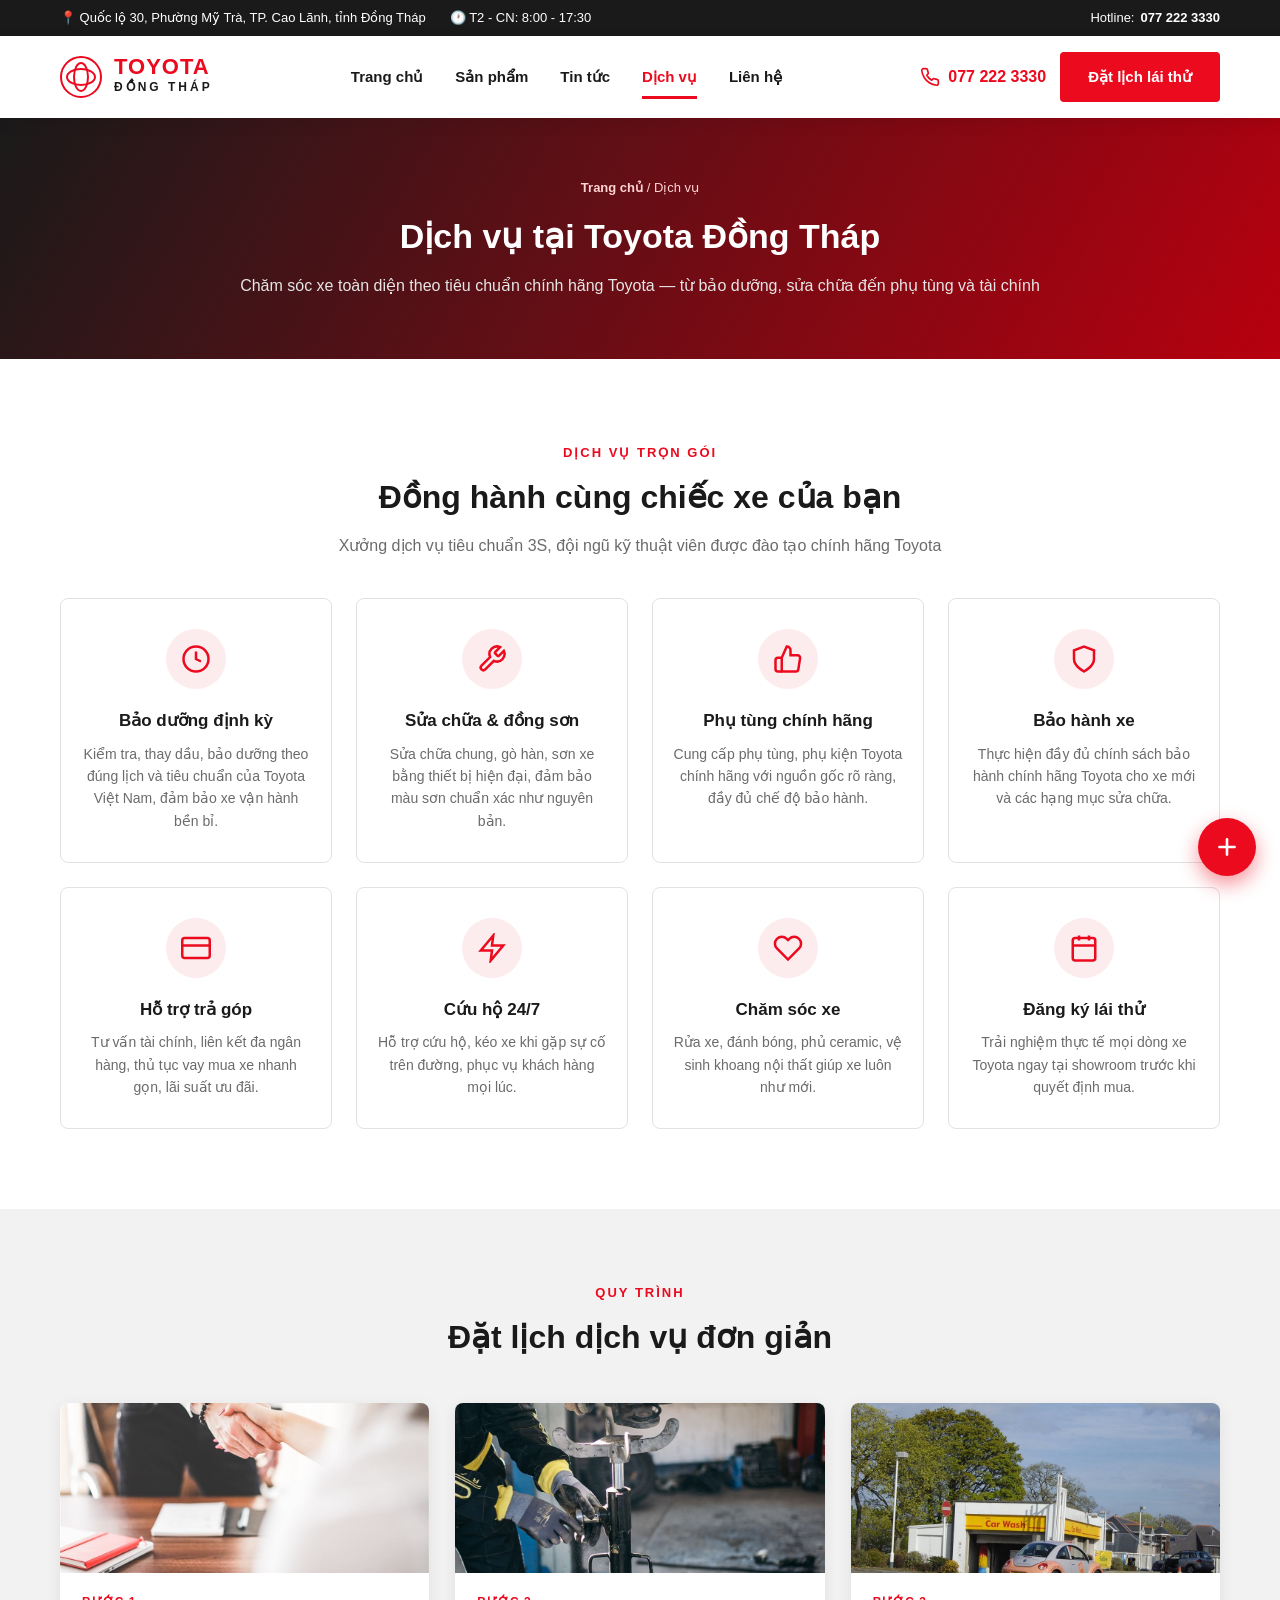
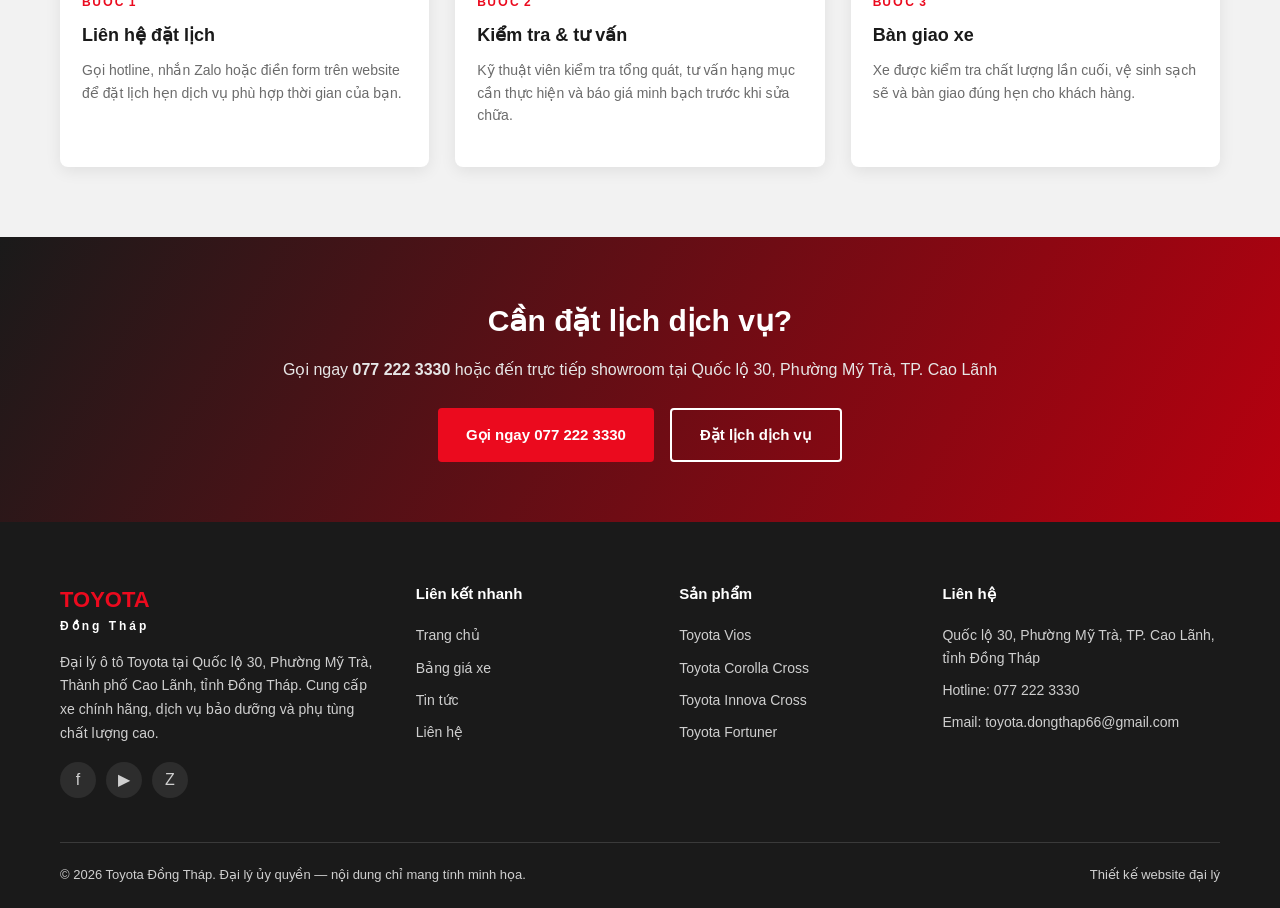
==== dich-vu.html @ 4ee03c43 "Them trang chi tiet xe, tin tuc, dich vu, chatbot, cum nut CTA, carousel banner va doi dinh dang SDT" ====
<!DOCTYPE html>
<html lang="vi">
<head>
<meta charset="UTF-8" />
<meta name="viewport" content="width=device-width, initial-scale=1.0" />
<title>Dịch vụ | Toyota Đồng Tháp</title>
<meta name="description" content="Dịch vụ bảo dưỡng, sửa chữa, phụ tùng chính hãng, trả góp và chăm sóc xe tại Toyota Đồng Tháp - Quốc lộ 30, Phường Mỹ Trà, Thành phố Cao Lãnh, tỉnh Đồng Tháp." />
<link rel="stylesheet" href="css/style.css" />
</head>
<body>

<div class="topbar">
  <div class="container">
    <div class="topbar-info">
      <span>📍 Quốc lộ 30, Phường Mỹ Trà, TP. Cao Lãnh, tỉnh Đồng Tháp</span>
      <span>🕐 T2 - CN: 8:00 - 17:30</span>
    </div>
    <div class="topbar-info">
      <span>Hotline: <a href="tel:0772223330">077 222 3330</a></span>
    </div>
  </div>
</div>

<header class="site-header">
  <div class="container">
    <a href="index.html" class="logo">
      <svg width="42" height="42" viewBox="0 0 42 42" fill="none" xmlns="http://www.w3.org/2000/svg">
        <ellipse cx="21" cy="21" rx="20" ry="20" stroke="#eb0a1e" stroke-width="2"/>
        <ellipse cx="21" cy="21" rx="14" ry="8" stroke="#eb0a1e" stroke-width="2"/>
        <ellipse cx="21" cy="21" rx="7" ry="14" stroke="#eb0a1e" stroke-width="2"/>
      </svg>
      <span>
        <span class="logo-text-main" style="display:block;">TOYOTA</span>
        <span class="logo-text-sub" style="display:block;">Đồng Tháp</span>
      </span>
    </a>

    <nav class="main-nav">
      <a href="index.html">Trang chủ</a>
      <a href="xe.html">Sản phẩm</a>
      <a href="tin-tuc.html">Tin tức</a>
      <a href="dich-vu.html" class="active">Dịch vụ</a>
      <a href="lien-he.html">Liên hệ</a>
    </nav>

    <div class="header-actions">
      <a class="header-hotline" href="tel:0772223330">
        <svg width="20" height="20" viewBox="0 0 24 24" fill="none" stroke="currentColor" stroke-width="2" stroke-linecap="round" stroke-linejoin="round"><path d="M22 16.92v3a2 2 0 0 1-2.18 2 19.79 19.79 0 0 1-8.63-3.07 19.5 19.5 0 0 1-6-6 19.79 19.79 0 0 1-3.07-8.67A2 2 0 0 1 4.11 2h3a2 2 0 0 1 2 1.72c.127.96.361 1.903.7 2.81a2 2 0 0 1-.45 2.11L8.09 9.91a16 16 0 0 0 6 6l1.27-1.27a2 2 0 0 1 2.11-.45c.907.339 1.85.573 2.81.7A2 2 0 0 1 22 16.92z"/></svg>
        <span>077 222 3330</span>
      </a>
      <a href="lien-he.html" class="btn btn-primary">Đặt lịch lái thử</a>
      <button class="nav-toggle" aria-label="Mở menu">
        <span></span><span></span><span></span>
      </button>
    </div>
  </div>
</header>

<section class="page-hero">
  <div class="container">
    <div class="breadcrumb"><a href="index.html">Trang chủ</a> / Dịch vụ</div>
    <h1>Dịch vụ tại Toyota Đồng Tháp</h1>
    <p>Chăm sóc xe toàn diện theo tiêu chuẩn chính hãng Toyota — từ bảo dưỡng, sửa chữa đến phụ tùng và tài chính</p>
  </div>
</section>

<section class="why-us">
  <div class="container">
    <div class="section-title">
      <div class="eyebrow">Dịch vụ trọn gói</div>
      <h2>Đồng hành cùng chiếc xe của bạn</h2>
      <p>Xưởng dịch vụ tiêu chuẩn 3S, đội ngũ kỹ thuật viên được đào tạo chính hãng Toyota</p>
    </div>

    <div class="why-grid" style="grid-template-columns:repeat(4, 1fr);">
      <div class="why-card">
        <div class="icon"><svg viewBox="0 0 24 24" fill="none" stroke="#eb0a1e" stroke-width="2"><circle cx="12" cy="12" r="10"/><polyline points="12 6 12 12 16 14"/></svg></div>
        <h3>Bảo dưỡng định kỳ</h3>
        <p>Kiểm tra, thay dầu, bảo dưỡng theo đúng lịch và tiêu chuẩn của Toyota Việt Nam, đảm bảo xe vận hành bền bỉ.</p>
      </div>
      <div class="why-card">
        <div class="icon"><svg viewBox="0 0 24 24" fill="none" stroke="#eb0a1e" stroke-width="2"><path d="M14.7 6.3a1 1 0 0 0 0 1.4l1.6 1.6a1 1 0 0 0 1.4 0l3.77-3.77a6 6 0 0 1-7.94 7.94l-6.91 6.91a2.12 2.12 0 0 1-3-3l6.91-6.91a6 6 0 0 1 7.94-7.94l-3.76 3.76z"/></svg></div>
        <h3>Sửa chữa & đồng sơn</h3>
        <p>Sửa chữa chung, gò hàn, sơn xe bằng thiết bị hiện đại, đảm bảo màu sơn chuẩn xác như nguyên bản.</p>
      </div>
      <div class="why-card">
        <div class="icon"><svg viewBox="0 0 24 24" fill="none" stroke="#eb0a1e" stroke-width="2"><path d="M14 9V5a3 3 0 0 0-3-3l-4 9v11h11.28a2 2 0 0 0 2-1.7l1.38-9a2 2 0 0 0-2-2.3H14z"/><path d="M7 22H4a2 2 0 0 1-2-2v-7a2 2 0 0 1 2-2h3"/></svg></div>
        <h3>Phụ tùng chính hãng</h3>
        <p>Cung cấp phụ tùng, phụ kiện Toyota chính hãng với nguồn gốc rõ ràng, đầy đủ chế độ bảo hành.</p>
      </div>
      <div class="why-card">
        <div class="icon"><svg viewBox="0 0 24 24" fill="none" stroke="#eb0a1e" stroke-width="2"><path d="M12 22s8-4 8-10V5l-8-3-8 3v7c0 6 8 10 8 10z"/></svg></div>
        <h3>Bảo hành xe</h3>
        <p>Thực hiện đầy đủ chính sách bảo hành chính hãng Toyota cho xe mới và các hạng mục sửa chữa.</p>
      </div>
      <div class="why-card">
        <div class="icon"><svg viewBox="0 0 24 24" fill="none" stroke="#eb0a1e" stroke-width="2"><rect x="1" y="4" width="22" height="16" rx="2"/><line x1="1" y1="10" x2="23" y2="10"/></svg></div>
        <h3>Hỗ trợ trả góp</h3>
        <p>Tư vấn tài chính, liên kết đa ngân hàng, thủ tục vay mua xe nhanh gọn, lãi suất ưu đãi.</p>
      </div>
      <div class="why-card">
        <div class="icon"><svg viewBox="0 0 24 24" fill="none" stroke="#eb0a1e" stroke-width="2"><path d="M13 2 3 14h9l-1 8 10-12h-9l1-8z"/></svg></div>
        <h3>Cứu hộ 24/7</h3>
        <p>Hỗ trợ cứu hộ, kéo xe khi gặp sự cố trên đường, phục vụ khách hàng mọi lúc.</p>
      </div>
      <div class="why-card">
        <div class="icon"><svg viewBox="0 0 24 24" fill="none" stroke="#eb0a1e" stroke-width="2"><path d="M20.84 4.61a5.5 5.5 0 0 0-7.78 0L12 5.67l-1.06-1.06a5.5 5.5 0 0 0-7.78 7.78L12 21.23l8.84-8.84a5.5 5.5 0 0 0 0-7.78z"/></svg></div>
        <h3>Chăm sóc xe</h3>
        <p>Rửa xe, đánh bóng, phủ ceramic, vệ sinh khoang nội thất giúp xe luôn như mới.</p>
      </div>
      <div class="why-card">
        <div class="icon"><svg viewBox="0 0 24 24" fill="none" stroke="#eb0a1e" stroke-width="2"><rect x="3" y="4" width="18" height="18" rx="2"/><line x1="16" y1="2" x2="16" y2="6"/><line x1="8" y1="2" x2="8" y2="6"/><line x1="3" y1="10" x2="21" y2="10"/></svg></div>
        <h3>Đăng ký lái thử</h3>
        <p>Trải nghiệm thực tế mọi dòng xe Toyota ngay tại showroom trước khi quyết định mua.</p>
      </div>
    </div>
  </div>
</section>

<section class="promotions">
  <div class="container">
    <div class="section-title">
      <div class="eyebrow">Quy trình</div>
      <h2>Đặt lịch dịch vụ đơn giản</h2>
    </div>
    <div class="promo-grid">
      <div class="promo-card">
        <div class="promo-img"><img src="images/promo/finance.jpg" alt="Liên hệ đặt lịch dịch vụ Toyota" loading="lazy" /></div>
        <div class="promo-body">
          <div class="promo-tag">Bước 1</div>
          <h3>Liên hệ đặt lịch</h3>
          <p>Gọi hotline, nhắn Zalo hoặc điền form trên website để đặt lịch hẹn dịch vụ phù hợp thời gian của bạn.</p>
        </div>
      </div>
      <div class="promo-card">
        <div class="promo-img"><img src="images/promo/service.jpg" alt="Kiểm tra và tư vấn dịch vụ" loading="lazy" /></div>
        <div class="promo-body">
          <div class="promo-tag">Bước 2</div>
          <h3>Kiểm tra & tư vấn</h3>
          <p>Kỹ thuật viên kiểm tra tổng quát, tư vấn hạng mục cần thực hiện và báo giá minh bạch trước khi sửa chữa.</p>
        </div>
      </div>
      <div class="promo-card">
        <div class="promo-img"><img src="images/promo/accessories.jpg" alt="Bàn giao xe sau dịch vụ" loading="lazy" /></div>
        <div class="promo-body">
          <div class="promo-tag">Bước 3</div>
          <h3>Bàn giao xe</h3>
          <p>Xe được kiểm tra chất lượng lần cuối, vệ sinh sạch sẽ và bàn giao đúng hẹn cho khách hàng.</p>
        </div>
      </div>
    </div>
  </div>
</section>

<section class="cta-band">
  <div class="container">
    <h2>Cần đặt lịch dịch vụ?</h2>
    <p>Gọi ngay <strong>077 222 3330</strong> hoặc đến trực tiếp showroom tại Quốc lộ 30, Phường Mỹ Trà, TP. Cao Lãnh</p>
    <div class="cta-actions">
      <a href="tel:0772223330" class="btn btn-primary">Gọi ngay 077 222 3330</a>
      <a href="lien-he.html" class="btn btn-outline">Đặt lịch dịch vụ</a>
    </div>
  </div>
</section>

<footer class="site-footer">
  <div class="container">
    <div class="footer-grid">
      <div class="footer-col">
        <span class="logo-text-main" style="display:block;">TOYOTA</span>
        <span class="logo-text-sub" style="display:block;">Đồng Tháp</span>
        <p>Đại lý ô tô Toyota tại Quốc lộ 30, Phường Mỹ Trà, Thành phố Cao Lãnh, tỉnh Đồng Tháp. Cung cấp xe chính hãng, dịch vụ bảo dưỡng và phụ tùng chất lượng cao.</p>
        <div class="footer-social">
          <a href="#" aria-label="Facebook">f</a>
          <a href="#" aria-label="YouTube">▶</a>
          <a href="#" aria-label="Zalo">Z</a>
        </div>
      </div>
      <div class="footer-col">
        <h4>Liên kết nhanh</h4>
        <ul>
          <li><a href="index.html">Trang chủ</a></li>
          <li><a href="xe.html">Bảng giá xe</a></li>
          <li><a href="tin-tuc.html">Tin tức</a></li>
          <li><a href="lien-he.html">Liên hệ</a></li>
        </ul>
      </div>
      <div class="footer-col">
        <h4>Sản phẩm</h4>
        <ul>
          <li><a href="xe-chi-tiet.html?xe=vios">Toyota Vios</a></li>
          <li><a href="xe-chi-tiet.html?xe=corolla-cross">Toyota Corolla Cross</a></li>
          <li><a href="xe-chi-tiet.html?xe=innova-cross">Toyota Innova Cross</a></li>
          <li><a href="xe-chi-tiet.html?xe=fortuner">Toyota Fortuner</a></li>
        </ul>
      </div>
      <div class="footer-col">
        <h4>Liên hệ</h4>
        <ul>
          <li>Quốc lộ 30, Phường Mỹ Trà, TP. Cao Lãnh, tỉnh Đồng Tháp</li>
          <li>Hotline: <a href="tel:0772223330">077 222 3330</a></li>
          <li>Email: toyota.dongthap66@gmail.com</li>
        </ul>
      </div>
    </div>
    <div class="footer-bottom">
      <span>© <span id="year"></span> Toyota Đồng Tháp. Đại lý ủy quyền — nội dung chỉ mang tính minh họa.</span>
      <span>Thiết kế website đại lý</span>
    </div>
  </div>
</footer>

<div class="fab-menu" id="fab-menu">
  <div class="fab-options">
    <a href="lien-he.html#dat-lich" class="fab-option fab-testdrive">
      <span class="fab-icon"><svg viewBox="0 0 24 24" fill="none" stroke="#fff" stroke-width="2"><rect x="3" y="4" width="18" height="18" rx="2"/><line x1="16" y1="2" x2="16" y2="6"/><line x1="8" y1="2" x2="8" y2="6"/><line x1="3" y1="10" x2="21" y2="10"/></svg></span>
      <span class="fab-label">Đăng ký lái thử</span>
    </a>
    <a href="mailto:toyota.dongthap66@gmail.com?subject=Yeu%20cau%20bao%20gia%20xe%20Toyota&body=Chao%20Toyota%20Dong%20Thap%2C%20toi%20muon%20duoc%20tu%20van%20bao%20gia%20xe..." class="fab-option fab-mail">
      <span class="fab-icon"><svg viewBox="0 0 24 24" fill="none" stroke="#fff" stroke-width="2"><rect x="2" y="4" width="20" height="16" rx="2"/><polyline points="22,6 12,13 2,6"/></svg></span>
      <span class="fab-label">Yêu cầu báo giá</span>
    </a>
    <a href="https://zalo.me/0772223330" target="_blank" rel="noopener" class="fab-option fab-zalo">
      <span class="fab-icon"><svg viewBox="0 0 24 24" fill="none" stroke="#fff" stroke-width="2"><path d="M21 11.5a8.38 8.38 0 0 1-.9 3.8 8.5 8.5 0 0 1-7.6 4.7 8.38 8.38 0 0 1-3.8-.9L3 21l1.9-5.7a8.38 8.38 0 0 1-.9-3.8 8.5 8.5 0 0 1 4.7-7.6 8.38 8.38 0 0 1 3.8-.9h.5a8.48 8.48 0 0 1 8 8v.5z"/></svg></span>
      <span class="fab-label">Chat Zalo</span>
    </a>
    <a href="tel:0772223330" class="fab-option fab-call">
      <span class="fab-icon"><svg viewBox="0 0 24 24" fill="none" stroke="#fff" stroke-width="2"><path d="M22 16.92v3a2 2 0 0 1-2.18 2 19.79 19.79 0 0 1-8.63-3.07 19.5 19.5 0 0 1-6-6 19.79 19.79 0 0 1-3.07-8.67A2 2 0 0 1 4.11 2h3a2 2 0 0 1 2 1.72c.127.96.361 1.903.7 2.81a2 2 0 0 1-.45 2.11L8.09 9.91a16 16 0 0 0 6 6l1.27-1.27a2 2 0 0 1 2.11-.45c.907.339 1.85.573 2.81.7A2 2 0 0 1 22 16.92z"/></svg></span>
      <span class="fab-label">Gọi ngay</span>
    </a>
  </div>
  <button class="fab-toggle" id="fab-toggle" aria-label="Liên hệ nhanh">
    <svg viewBox="0 0 24 24" fill="none" stroke="#fff" stroke-width="2.4" stroke-linecap="round"><line x1="12" y1="5" x2="12" y2="19"/><line x1="5" y1="12" x2="19" y2="12"/></svg>
  </button>
</div>

<script src="js/main.js"></script>
</body>
</html>
---- css/style.css ----
/* ===== Toyota Đồng Tháp — Stylesheet ===== */

:root {
  --red: #eb0a1e;
  --red-dark: #b8000f;
  --black: #1a1a1a;
  --dark-gray: #2d2d2d;
  --gray: #6b6b6b;
  --light-gray: #f2f2f2;
  --border: #e2e2e2;
  --white: #ffffff;
  --radius: 8px;
  --shadow: 0 4px 16px rgba(0, 0, 0, 0.08);
  --shadow-lg: 0 12px 32px rgba(0, 0, 0, 0.14);
  --transition: 0.25s ease;
}

* {
  margin: 0;
  padding: 0;
  box-sizing: border-box;
}

html {
  scroll-behavior: smooth;
}

body {
  font-family: "Segoe UI", "Helvetica Neue", Arial, sans-serif;
  color: var(--black);
  background: var(--white);
  line-height: 1.6;
}

img,
svg {
  display: block;
  max-width: 100%;
}

a {
  text-decoration: none;
  color: inherit;
}

ul {
  list-style: none;
}

button {
  font-family: inherit;
  cursor: pointer;
  border: none;
}

.container {
  width: 100%;
  max-width: 1200px;
  margin: 0 auto;
  padding: 0 20px;
}

.section-title {
  text-align: center;
  margin-bottom: 40px;
}

.section-title .eyebrow {
  display: inline-block;
  color: var(--red);
  font-weight: 700;
  letter-spacing: 2px;
  text-transform: uppercase;
  font-size: 13px;
  margin-bottom: 8px;
}

.section-title h2 {
  font-size: 32px;
  font-weight: 800;
  color: var(--black);
}

.section-title p {
  color: var(--gray);
  margin-top: 10px;
  font-size: 16px;
}

.btn {
  display: inline-flex;
  align-items: center;
  justify-content: center;
  gap: 8px;
  padding: 13px 28px;
  border-radius: 4px;
  font-weight: 700;
  font-size: 15px;
  transition: all var(--transition);
  white-space: nowrap;
}

.btn-primary {
  background: var(--red);
  color: var(--white);
}

.btn-primary:hover {
  background: var(--red-dark);
  transform: translateY(-2px);
}

.btn-outline {
  background: transparent;
  color: var(--white);
  border: 2px solid var(--white);
}

.btn-outline:hover {
  background: var(--white);
  color: var(--black);
}

.btn-dark {
  background: var(--black);
  color: var(--white);
}

.btn-dark:hover {
  background: var(--red);
}

/* ===== Top bar ===== */
.topbar {
  background: var(--black);
  color: var(--white);
  font-size: 13px;
}

.topbar .container {
  display: flex;
  justify-content: space-between;
  align-items: center;
  height: 36px;
}

.topbar-info {
  display: flex;
  gap: 24px;
}

.topbar-info span {
  display: flex;
  align-items: center;
  gap: 6px;
}

.topbar-info a {
  color: var(--white);
  font-weight: 600;
}

.topbar-social {
  display: flex;
  gap: 12px;
}

.topbar-social a {
  width: 22px;
  height: 22px;
  border-radius: 50%;
  background: rgba(255, 255, 255, 0.15);
  display: flex;
  align-items: center;
  justify-content: center;
  transition: background var(--transition);
}

.topbar-social a:hover {
  background: var(--red);
}

/* ===== Header ===== */
.site-header {
  position: sticky;
  top: 0;
  z-index: 1000;
  background: var(--white);
  box-shadow: var(--shadow);
}

.site-header .container {
  display: flex;
  align-items: center;
  justify-content: space-between;
  height: 82px;
}

.logo {
  display: flex;
  align-items: center;
  gap: 12px;
}

.logo .logo-text-main {
  font-size: 22px;
  font-weight: 900;
  color: var(--red);
  letter-spacing: 1px;
  line-height: 1;
}

.logo .logo-text-sub {
  font-size: 12px;
  font-weight: 700;
  color: var(--black);
  letter-spacing: 3px;
  text-transform: uppercase;
}

.main-nav {
  display: flex;
  gap: 32px;
}

.main-nav a {
  font-weight: 600;
  font-size: 15px;
  color: var(--black);
  padding: 8px 0;
  position: relative;
}

.main-nav a::after {
  content: "";
  position: absolute;
  left: 0;
  bottom: -2px;
  width: 0;
  height: 3px;
  background: var(--red);
  transition: width var(--transition);
}

.main-nav a:hover::after,
.main-nav a.active::after {
  width: 100%;
}

.main-nav a.active {
  color: var(--red);
}

.header-actions {
  display: flex;
  align-items: center;
  gap: 14px;
}

.header-hotline {
  display: flex;
  align-items: center;
  gap: 8px;
  font-weight: 700;
  color: var(--red);
  font-size: 16px;
}

.nav-toggle {
  display: none;
  background: none;
  flex-direction: column;
  gap: 5px;
  padding: 6px;
}

.nav-toggle span {
  width: 26px;
  height: 3px;
  background: var(--black);
  border-radius: 2px;
}

/* ===== Hero image carousel ===== */
.hero-carousel {
  position: relative;
  width: 100%;
  aspect-ratio: 1600 / 680;
  max-height: 460px;
  overflow: hidden;
  background: var(--black);
}

.carousel-track {
  display: flex;
  width: 100%;
  height: 100%;
  transition: transform 0.6s ease;
}

.carousel-slide {
  flex: 0 0 100%;
  width: 100%;
  height: 100%;
}

.carousel-slide img {
  width: 100%;
  height: 100%;
  object-fit: cover;
  display: block;
}

.carousel-arrow {
  position: absolute;
  top: 50%;
  transform: translateY(-50%);
  width: 42px;
  height: 42px;
  border-radius: 50%;
  background: rgba(0, 0, 0, 0.4);
  color: var(--white);
  display: flex;
  align-items: center;
  justify-content: center;
  font-size: 20px;
  z-index: 3;
  transition: background var(--transition);
}

.carousel-arrow:hover {
  background: rgba(0, 0, 0, 0.65);
}

.carousel-prev { left: 16px; }
.carousel-next { right: 16px; }

.carousel-dots {
  position: absolute;
  bottom: 16px;
  left: 50%;
  transform: translateX(-50%);
  display: flex;
  gap: 8px;
  z-index: 3;
}

.carousel-dots button {
  width: 9px;
  height: 9px;
  border-radius: 50%;
  background: rgba(255, 255, 255, 0.5);
  padding: 0;
}

.carousel-dots button.active {
  background: var(--white);
  width: 22px;
  border-radius: 5px;
}

@media (max-width: 768px) {
  .hero-carousel {
    aspect-ratio: 4 / 3;
    max-height: 320px;
  }
  .carousel-arrow {
    width: 34px;
    height: 34px;
    font-size: 16px;
  }
}

/* ===== Hero ===== */
.hero {
  position: relative;
  min-height: 560px;
  display: flex;
  align-items: center;
  background: linear-gradient(120deg, var(--black) 0%, #3a0d10 55%, var(--red-dark) 100%);
  overflow: hidden;
  color: var(--white);
}

.hero::before {
  content: "";
  position: absolute;
  inset: 0;
  background: radial-gradient(circle at 80% 30%, rgba(235, 10, 30, 0.35), transparent 55%);
}

.hero .container {
  display: grid;
  grid-template-columns: 1.1fr 1fr;
  align-items: center;
  gap: 40px;
  position: relative;
  z-index: 2;
}

.hero-content .eyebrow {
  color: #ffb3ba;
  font-weight: 700;
  letter-spacing: 2px;
  text-transform: uppercase;
  font-size: 13px;
}

.hero-content h1 {
  font-size: 46px;
  font-weight: 900;
  line-height: 1.15;
  margin: 14px 0 18px;
}

.hero-content h1 span {
  color: #ff5a68;
}

.hero-content p {
  font-size: 17px;
  color: #e6e6e6;
  max-width: 480px;
  margin-bottom: 28px;
}

.hero-actions {
  display: flex;
  gap: 16px;
  flex-wrap: wrap;
}

.hero-visual {
  display: flex;
  justify-content: center;
}

.hero-visual img {
  width: 100%;
  max-width: 480px;
  border-radius: var(--radius);
  filter: drop-shadow(0 25px 35px rgba(0, 0, 0, 0.45));
  object-fit: cover;
  aspect-ratio: 4 / 3;
}

/* ===== Quick tools ===== */
.quick-tools {
  background: var(--white);
  box-shadow: var(--shadow);
  border-radius: var(--radius);
  margin-top: -46px;
  position: relative;
  z-index: 5;
}

.quick-tools .container {
  display: grid;
  grid-template-columns: repeat(4, 1fr);
}

.quick-tool {
  display: flex;
  align-items: center;
  gap: 14px;
  padding: 22px 20px;
  border-right: 1px solid var(--border);
  transition: background var(--transition);
}

.quick-tool:last-child {
  border-right: none;
}

.quick-tool:hover {
  background: var(--light-gray);
}

.quick-tool .icon {
  width: 44px;
  height: 44px;
  border-radius: 50%;
  background: #fdecee;
  display: flex;
  align-items: center;
  justify-content: center;
  flex-shrink: 0;
}

.quick-tool .icon svg {
  width: 22px;
  height: 22px;
}

.quick-tool strong {
  display: block;
  font-size: 15px;
}

.quick-tool span {
  font-size: 13px;
  color: var(--gray);
}

/* ===== Models section ===== */
.models {
  padding: 90px 0 70px;
  background: var(--white);
}

.model-tabs {
  display: flex;
  justify-content: center;
  gap: 10px;
  flex-wrap: wrap;
  margin-bottom: 40px;
}

.model-tabs button {
  background: var(--light-gray);
  padding: 10px 22px;
  border-radius: 30px;
  font-weight: 600;
  font-size: 14px;
  color: var(--dark-gray);
  transition: all var(--transition);
}

.model-tabs button.active,
.model-tabs button:hover {
  background: var(--red);
  color: var(--white);
}

.model-grid {
  display: grid;
  grid-template-columns: repeat(3, 1fr);
  gap: 28px;
}

.model-card {
  border: 1px solid var(--border);
  border-radius: var(--radius);
  overflow: hidden;
  transition: box-shadow var(--transition), transform var(--transition);
  background: var(--white);
}

.model-card:hover {
  box-shadow: var(--shadow-lg);
  transform: translateY(-6px);
}

.model-card .model-img {
  display: block;
  height: 190px;
  overflow: hidden;
  background: #eee;
}

.model-card .model-img img {
  width: 100%;
  height: 100%;
  object-fit: cover;
  transition: transform var(--transition);
}

.model-card:hover .model-img img {
  transform: scale(1.05);
}

.model-card .model-body {
  padding: 18px 22px 24px;
}

.model-card .badge {
  display: inline-block;
  background: var(--red);
  color: var(--white);
  font-size: 11px;
  font-weight: 700;
  padding: 4px 10px;
  border-radius: 20px;
  margin-bottom: 10px;
  letter-spacing: 0.5px;
}

.model-card h3 {
  font-size: 20px;
  font-weight: 800;
  margin-bottom: 4px;
}

.model-card h3 a:hover {
  color: var(--red);
}

.model-card .model-cat {
  color: var(--gray);
  font-size: 13px;
  margin-bottom: 14px;
}

.model-card .price {
  font-size: 15px;
  color: var(--gray);
}

.model-card .price strong {
  display: block;
  font-size: 21px;
  color: var(--red);
  font-weight: 800;
}

.model-card .model-actions {
  display: flex;
  gap: 10px;
  margin-top: 16px;
}

.model-card .model-actions a {
  flex: 1;
  text-align: center;
  padding: 10px;
  border-radius: 4px;
  font-weight: 700;
  font-size: 13.5px;
}

.model-card .model-actions .a1 {
  background: var(--black);
  color: var(--white);
}

.model-card .model-actions .a1:hover {
  background: var(--red);
}

.model-card .model-actions .a2 {
  background: var(--light-gray);
  color: var(--black);
}

.model-card .model-actions .a2:hover {
  background: #e3e3e3;
}

.models-more {
  text-align: center;
  margin-top: 40px;
}

/* ===== Promotions ===== */
.promotions {
  padding: 70px 0;
  background: var(--light-gray);
}

.promo-grid {
  display: grid;
  grid-template-columns: repeat(3, 1fr);
  gap: 26px;
}

.promo-card {
  background: var(--white);
  border-radius: var(--radius);
  overflow: hidden;
  box-shadow: var(--shadow);
  transition: transform var(--transition);
}

.promo-card:hover {
  transform: translateY(-6px);
}

.promo-card .promo-img {
  height: 170px;
  overflow: hidden;
  background: #eee;
}

.promo-card .promo-img img {
  width: 100%;
  height: 100%;
  object-fit: cover;
  transition: transform var(--transition);
}

.promo-card:hover .promo-img img {
  transform: scale(1.05);
}

.promo-card .promo-body {
  padding: 20px 22px 26px;
}

.promo-card .promo-tag {
  color: var(--red);
  font-weight: 700;
  font-size: 12px;
  text-transform: uppercase;
  letter-spacing: 1px;
}

.promo-card h3 {
  font-size: 18px;
  margin: 8px 0 10px;
}

.promo-card p {
  color: var(--gray);
  font-size: 14px;
  margin-bottom: 14px;
}

.promo-card .promo-link {
  font-weight: 700;
  color: var(--black);
  font-size: 14px;
}

.promo-card .promo-link:hover {
  color: var(--red);
}

/* ===== Why us / features ===== */
.why-us {
  padding: 80px 0;
}

.why-grid {
  display: grid;
  grid-template-columns: repeat(4, 1fr);
  gap: 24px;
}

.why-card {
  text-align: center;
  padding: 30px 20px;
  border-radius: var(--radius);
  border: 1px solid var(--border);
  transition: all var(--transition);
}

.why-card:hover {
  border-color: var(--red);
  box-shadow: var(--shadow);
}

.why-card .icon {
  width: 60px;
  height: 60px;
  border-radius: 50%;
  background: #fdecee;
  display: flex;
  align-items: center;
  justify-content: center;
  margin: 0 auto 18px;
}

.why-card .icon svg {
  width: 30px;
  height: 30px;
}

.why-card h3 {
  font-size: 17px;
  margin-bottom: 8px;
}

.why-card p {
  color: var(--gray);
  font-size: 14px;
}

/* ===== News ===== */
.news {
  padding: 70px 0 90px;
  background: var(--light-gray);
}

.news-grid {
  display: grid;
  grid-template-columns: repeat(3, 1fr);
  gap: 26px;
}

.news-card {
  background: var(--white);
  border-radius: var(--radius);
  overflow: hidden;
  box-shadow: var(--shadow);
  transition: transform var(--transition);
}

.news-card:hover {
  transform: translateY(-6px);
}

.news-card .news-img {
  height: 160px;
  overflow: hidden;
  background: #eee;
}

.news-card .news-img img {
  width: 100%;
  height: 100%;
  object-fit: cover;
  transition: transform var(--transition);
}

.news-card:hover .news-img img {
  transform: scale(1.05);
}

.news-card .news-body {
  padding: 20px 22px 24px;
}

.news-card .news-date {
  font-size: 12px;
  color: var(--red);
  font-weight: 700;
  text-transform: uppercase;
}

.news-card h3 {
  font-size: 17px;
  margin: 10px 0;
}

.news-card p {
  color: var(--gray);
  font-size: 14px;
}

/* ===== CTA band ===== */
.cta-band {
  background: linear-gradient(120deg, var(--black), var(--red-dark));
  color: var(--white);
  padding: 60px 0;
  text-align: center;
}

.cta-band h2 {
  font-size: 30px;
  font-weight: 800;
  margin-bottom: 12px;
}

.cta-band p {
  color: #e6e6e6;
  margin-bottom: 26px;
  font-size: 16px;
}

.cta-actions {
  display: flex;
  justify-content: center;
  gap: 16px;
  flex-wrap: wrap;
}

/* ===== Map / contact block (shared) ===== */
.contact-block {
  padding: 80px 0;
}

.contact-grid {
  display: grid;
  grid-template-columns: 1fr 1fr;
  gap: 40px;
  align-items: stretch;
}

.contact-info-card {
  background: var(--black);
  color: var(--white);
  border-radius: var(--radius);
  padding: 40px;
}

.contact-info-card h3 {
  font-size: 24px;
  margin-bottom: 22px;
}

.contact-line {
  display: flex;
  gap: 14px;
  margin-bottom: 22px;
  align-items: flex-start;
}

.contact-line .icon {
  width: 42px;
  height: 42px;
  border-radius: 50%;
  background: var(--red);
  display: flex;
  align-items: center;
  justify-content: center;
  flex-shrink: 0;
}

.contact-line .icon svg {
  width: 20px;
  height: 20px;
}

.contact-line strong {
  display: block;
  font-size: 15px;
  margin-bottom: 3px;
}

.contact-line span,
.contact-line a {
  color: #cfcfcf;
  font-size: 14.5px;
}

.contact-line a:hover {
  color: var(--white);
}

.map-embed {
  border-radius: var(--radius);
  overflow: hidden;
  min-height: 320px;
  border: 1px solid var(--border);
}

.map-embed iframe {
  width: 100%;
  height: 100%;
  min-height: 320px;
  border: 0;
}

/* ===== Form ===== */
.form-card {
  background: var(--white);
  border: 1px solid var(--border);
  border-radius: var(--radius);
  padding: 36px;
  box-shadow: var(--shadow);
}

.form-card h3 {
  font-size: 22px;
  margin-bottom: 6px;
}

.form-card > p {
  color: var(--gray);
  margin-bottom: 24px;
  font-size: 14.5px;
}

.form-row {
  display: grid;
  grid-template-columns: 1fr 1fr;
  gap: 16px;
  margin-bottom: 16px;
}

.form-group {
  margin-bottom: 16px;
}

.form-group label {
  display: block;
  font-weight: 600;
  font-size: 14px;
  margin-bottom: 6px;
}

.form-group input,
.form-group select,
.form-group textarea {
  width: 100%;
  padding: 12px 14px;
  border: 1px solid var(--border);
  border-radius: 4px;
  font-size: 14.5px;
  font-family: inherit;
  transition: border-color var(--transition);
}

.form-group input:focus,
.form-group select:focus,
.form-group textarea:focus {
  outline: none;
  border-color: var(--red);
}

.form-note {
  font-size: 12.5px;
  color: var(--gray);
  margin-top: 10px;
}

.form-success {
  display: none;
  background: #eafbef;
  border: 1px solid #b7ebc6;
  color: #1e7a35;
  padding: 14px 18px;
  border-radius: 6px;
  font-size: 14.5px;
  margin-top: 16px;
  font-weight: 600;
}

.form-success.show {
  display: block;
}

/* ===== Page hero (inner pages) ===== */
.page-hero {
  background: linear-gradient(120deg, var(--black), var(--red-dark));
  color: var(--white);
  padding: 60px 0;
  text-align: center;
}

.page-hero .breadcrumb {
  font-size: 13px;
  color: #ffd3d6;
  margin-bottom: 10px;
}

.page-hero .breadcrumb a {
  color: #ffd3d6;
  font-weight: 600;
}

.page-hero h1 {
  font-size: 34px;
  font-weight: 800;
}

.page-hero p {
  margin-top: 10px;
  color: #e6e6e6;
}

/* ===== Filter bar (models page) ===== */
.filter-bar {
  display: flex;
  gap: 12px;
  flex-wrap: wrap;
  justify-content: center;
  padding: 34px 0 10px;
}

.filter-bar button {
  background: var(--light-gray);
  padding: 10px 20px;
  border-radius: 30px;
  font-weight: 600;
  font-size: 14px;
  transition: all var(--transition);
}

.filter-bar button.active,
.filter-bar button:hover {
  background: var(--red);
  color: var(--white);
}

.price-disclaimer {
  text-align: center;
  color: var(--gray);
  font-size: 13px;
  padding: 10px 20px 0;
}

.full-model-grid {
  padding: 30px 0 90px;
}

.model-grid.full {
  grid-template-columns: repeat(3, 1fr);
}

/* ===== Model detail page ===== */
.spec-row {
  display: flex;
  justify-content: space-between;
  padding: 11px 0;
  border-bottom: 1px solid var(--border);
  font-size: 14.5px;
}

.spec-row span:first-child {
  color: var(--gray);
}

.spec-row span:last-child {
  font-weight: 700;
}

.feature-card {
  background: var(--white);
  border: 1px solid var(--border);
  border-radius: var(--radius);
  padding: 20px;
  font-size: 14px;
  line-height: 1.6;
  color: var(--dark-gray);
}

.trim-row {
  display: flex;
  justify-content: space-between;
  align-items: center;
  gap: 16px;
  padding: 16px 20px;
  border: 1px solid var(--border);
  border-radius: var(--radius);
  margin-bottom: 12px;
  background: var(--white);
  transition: border-color var(--transition), box-shadow var(--transition);
}

.trim-row:hover {
  border-color: var(--red);
  box-shadow: var(--shadow);
}

.trim-row .trim-name {
  font-weight: 700;
  font-size: 15px;
}

.trim-row .trim-price {
  font-weight: 800;
  font-size: 18px;
  color: var(--red);
  white-space: nowrap;
}

.trim-empty,
.color-empty {
  color: var(--gray);
  font-size: 14.5px;
  padding: 16px 20px;
  border: 1px dashed var(--border);
  border-radius: var(--radius);
}

.color-grid {
  display: grid;
  grid-template-columns: repeat(auto-fill, minmax(120px, 1fr));
  gap: 14px;
}

.color-card {
  border: 1px solid var(--border);
  border-radius: var(--radius);
  overflow: hidden;
  text-align: center;
  background: var(--white);
  transition: border-color var(--transition), box-shadow var(--transition);
}

.color-card:hover {
  border-color: var(--red);
  box-shadow: var(--shadow);
}

.color-card .color-photo {
  width: 100%;
  height: 70px;
  object-fit: cover;
  display: block;
}

.color-card .color-dot {
  width: 100%;
  height: 70px;
  border-bottom: 1px solid var(--border);
}

.color-card .color-name {
  font-size: 12.5px;
  font-weight: 600;
  padding: 8px 6px;
  line-height: 1.3;
}

/* ===== Footer ===== */
.site-footer {
  background: var(--black);
  color: #cfcfcf;
  padding-top: 60px;
}

.footer-grid {
  display: grid;
  grid-template-columns: 1.4fr 1fr 1fr 1.2fr;
  gap: 32px;
  padding-bottom: 44px;
  border-bottom: 1px solid #3a3a3a;
}

.footer-col .logo-text-main {
  color: var(--red);
  font-size: 22px;
  font-weight: 900;
}

.footer-col .logo-text-sub {
  color: var(--white);
  font-size: 12px;
  font-weight: 700;
  letter-spacing: 3px;
}

.footer-col p {
  margin-top: 14px;
  font-size: 14px;
  line-height: 1.7;
}

.footer-col h4 {
  color: var(--white);
  font-size: 15px;
  margin-bottom: 18px;
}

.footer-col ul li {
  margin-bottom: 10px;
  font-size: 14px;
}

.footer-col ul li a:hover {
  color: var(--white);
}

.footer-social {
  display: flex;
  gap: 10px;
  margin-top: 16px;
}

.footer-social a {
  width: 36px;
  height: 36px;
  border-radius: 50%;
  background: #2d2d2d;
  display: flex;
  align-items: center;
  justify-content: center;
  transition: background var(--transition);
}

.footer-social a:hover {
  background: var(--red);
}

.footer-bottom {
  display: flex;
  justify-content: space-between;
  align-items: center;
  padding: 22px 0;
  font-size: 13px;
  flex-wrap: wrap;
  gap: 10px;
}

.photo-credit {
  text-align: center;
  font-size: 11.5px;
  color: #8a8a8a;
  padding: 0 0 18px;
}

/* ===== Floating CTA cluster ===== */
.fab-menu {
  position: fixed;
  right: 24px;
  bottom: 24px;
  z-index: 999;
  display: flex;
  flex-direction: column;
  align-items: flex-end;
  gap: 14px;
}

.fab-toggle {
  background: var(--red);
  color: var(--white);
  width: 58px;
  height: 58px;
  border-radius: 50%;
  display: flex;
  align-items: center;
  justify-content: center;
  box-shadow: 0 8px 20px rgba(235, 10, 30, 0.45);
  animation: pulse 2s infinite;
  transition: transform var(--transition);
  flex-shrink: 0;
}

.fab-menu.open .fab-toggle {
  transform: rotate(135deg);
  animation: none;
}

.fab-toggle svg {
  width: 26px;
  height: 26px;
}

.fab-options {
  display: flex;
  flex-direction: column;
  align-items: flex-end;
  gap: 12px;
}

.fab-option {
  display: flex;
  align-items: center;
  gap: 10px;
  background: var(--white);
  color: var(--black);
  border-radius: 30px;
  padding: 0 4px 0 16px;
  height: 48px;
  box-shadow: var(--shadow-lg);
  font-size: 13.5px;
  font-weight: 700;
  white-space: nowrap;
  opacity: 0;
  transform: translateY(12px) scale(0.9);
  pointer-events: none;
  transition: opacity 0.2s ease, transform 0.2s ease;
}

.fab-menu.open .fab-option {
  opacity: 1;
  transform: translateY(0) scale(1);
  pointer-events: auto;
}

.fab-menu.open .fab-option:nth-child(1) { transition-delay: 0.08s; }
.fab-menu.open .fab-option:nth-child(2) { transition-delay: 0.04s; }
.fab-menu.open .fab-option:nth-child(3) { transition-delay: 0s; }

.fab-option .fab-icon {
  width: 38px;
  height: 38px;
  border-radius: 50%;
  display: flex;
  align-items: center;
  justify-content: center;
  flex-shrink: 0;
  color: var(--white);
}

.fab-option .fab-icon svg {
  width: 19px;
  height: 19px;
}

.fab-call .fab-icon { background: var(--red); }
.fab-zalo .fab-icon { background: #0068ff; }
.fab-mail .fab-icon { background: #2b2b2b; }
.fab-testdrive .fab-icon { background: #1e7a35; }

@keyframes pulse {
  0% {
    box-shadow: 0 0 0 0 rgba(235, 10, 30, 0.55);
  }
  70% {
    box-shadow: 0 0 0 16px rgba(235, 10, 30, 0);
  }
  100% {
    box-shadow: 0 0 0 0 rgba(235, 10, 30, 0);
  }
}

@media (max-width: 480px) {
  .fab-option span.fab-label { display: none; }
  .fab-option { padding: 0; width: 48px; justify-content: center; }
}

/* ===== Car icon color variants ===== */
.car-icon {
  width: 100%;
  height: auto;
}

.car-red { color: var(--red); }
.car-black { color: #2b2b2b; }
.car-silver { color: #9aa0a6; }
.car-blue { color: #1e4d8c; }
.car-white { color: #b9b9b9; }

/* ===== Chatbot widget ===== */
.chatbot-launcher {
  position: fixed;
  left: 24px;
  bottom: 24px;
  z-index: 998;
  width: 58px;
  height: 58px;
  border-radius: 50%;
  background: var(--black);
  display: flex;
  align-items: center;
  justify-content: center;
  box-shadow: var(--shadow-lg);
}

.chatbot-launcher svg {
  width: 26px;
  height: 26px;
}

.chatbot-launcher.hidden {
  display: none;
}

.chatbot-widget {
  position: fixed;
  left: 24px;
  bottom: 24px;
  z-index: 998;
  width: 320px;
  max-width: calc(100vw - 48px);
  background: var(--white);
  border-radius: 12px;
  overflow: hidden;
  box-shadow: var(--shadow-lg);
  transform: translateY(24px) scale(0.96);
  opacity: 0;
  pointer-events: none;
  transition: all 0.25s ease;
}

.chatbot-widget.open {
  transform: translateY(0) scale(1);
  opacity: 1;
  pointer-events: auto;
}

.chatbot-header {
  background: linear-gradient(120deg, var(--red), var(--red-dark));
  color: var(--white);
  padding: 12px 16px;
  display: flex;
  align-items: center;
  justify-content: space-between;
  font-weight: 800;
  font-size: 15px;
}

.chatbot-header .chatbot-close {
  background: none;
  color: var(--white);
  font-size: 20px;
  line-height: 1;
  padding: 2px 6px;
  opacity: 0.85;
}

.chatbot-header .chatbot-close:hover {
  opacity: 1;
}

.chatbot-agent {
  display: flex;
  align-items: center;
  gap: 12px;
  padding: 14px 16px;
  border-bottom: 1px solid var(--border);
}

.chatbot-agent .avatar {
  width: 46px;
  height: 46px;
  border-radius: 50%;
  background: #fdecee;
  display: flex;
  align-items: center;
  justify-content: center;
  position: relative;
  flex-shrink: 0;
}

.chatbot-agent .avatar svg {
  width: 26px;
  height: 26px;
}

.chatbot-agent .avatar .online-dot {
  position: absolute;
  right: -1px;
  bottom: -1px;
  width: 12px;
  height: 12px;
  border-radius: 50%;
  background: #22c55e;
  border: 2px solid var(--white);
}

.chatbot-agent strong {
  display: block;
  font-size: 14.5px;
}

.chatbot-agent span {
  font-size: 12.5px;
  color: var(--gray);
}

.chatbot-messages {
  max-height: 320px;
  overflow-y: auto;
  padding: 14px 16px;
  display: flex;
  flex-direction: column;
  gap: 12px;
}

.chat-msg {
  max-width: 85%;
  font-size: 13.5px;
  line-height: 1.5;
}

.chat-msg.bot {
  align-self: flex-start;
}

.chat-msg.user {
  align-self: flex-end;
  text-align: right;
}

.chat-msg .bubble {
  display: inline-block;
  padding: 9px 13px;
  border-radius: 14px;
  background: var(--light-gray);
}

.chat-msg.user .bubble {
  background: var(--red);
  color: var(--white);
}

.chat-msg .meta {
  display: block;
  font-size: 11px;
  color: #a3a3a3;
  margin-top: 3px;
}

.chatbot-quick-actions {
  display: flex;
  flex-wrap: wrap;
  gap: 8px;
  padding: 0 16px 12px;
}

.chatbot-quick-actions button {
  background: var(--white);
  border: 1px solid var(--red);
  color: var(--red);
  font-size: 12px;
  font-weight: 700;
  padding: 6px 12px;
  border-radius: 20px;
}

.chatbot-quick-actions button:hover {
  background: var(--red);
  color: var(--white);
}

.chatbot-input {
  display: flex;
  border-top: 1px solid var(--border);
}

.chatbot-input input {
  flex: 1;
  border: none;
  padding: 12px 14px;
  font-size: 13.5px;
  font-family: inherit;
}

.chatbot-input input:focus {
  outline: none;
}

.chatbot-input button {
  background: var(--red);
  color: var(--white);
  font-weight: 700;
  padding: 0 18px;
  font-size: 13.5px;
}

.chatbot-input button:hover {
  background: var(--red-dark);
}

@media (max-width: 480px) {
  .chatbot-launcher,
  .chatbot-widget {
    left: 16px;
  }
}

/* ===== Responsive ===== */
@media (max-width: 992px) {
  .hero .container {
    grid-template-columns: 1fr;
    text-align: center;
  }

  .hero-content p {
    margin-left: auto;
    margin-right: auto;
  }

  .hero-actions {
    justify-content: center;
  }

  .quick-tools .container {
    grid-template-columns: repeat(2, 1fr);
  }

  .quick-tool {
    border-right: none;
    border-bottom: 1px solid var(--border);
  }

  .model-grid,
  .model-grid.full,
  .promo-grid,
  .why-grid,
  .news-grid {
    grid-template-columns: repeat(2, 1fr);
  }

  .footer-grid {
    grid-template-columns: 1fr 1fr;
  }

  .contact-grid {
    grid-template-columns: 1fr;
  }
}

@media (max-width: 768px) {
  .topbar-info span:nth-child(2) {
    display: none;
  }

  .main-nav {
    position: fixed;
    top: 118px;
    left: 0;
    right: 0;
    background: var(--white);
    flex-direction: column;
    padding: 20px;
    gap: 4px;
    box-shadow: var(--shadow-lg);
    transform: translateY(-150%);
    opacity: 0;
    transition: all var(--transition);
    max-height: 70vh;
    overflow-y: auto;
  }

  .main-nav.open {
    transform: translateY(0);
    opacity: 1;
  }

  .main-nav a {
    padding: 12px 4px;
    border-bottom: 1px solid var(--border);
  }

  .nav-toggle {
    display: flex;
  }

  .header-hotline span {
    display: none;
  }

  .hero-content h1 {
    font-size: 32px;
  }

  .model-grid,
  .model-grid.full,
  .promo-grid,
  .why-grid,
  .news-grid {
    grid-template-columns: 1fr;
  }

  .form-row {
    grid-template-columns: 1fr;
  }

  .footer-grid {
    grid-template-columns: 1fr;
  }
}
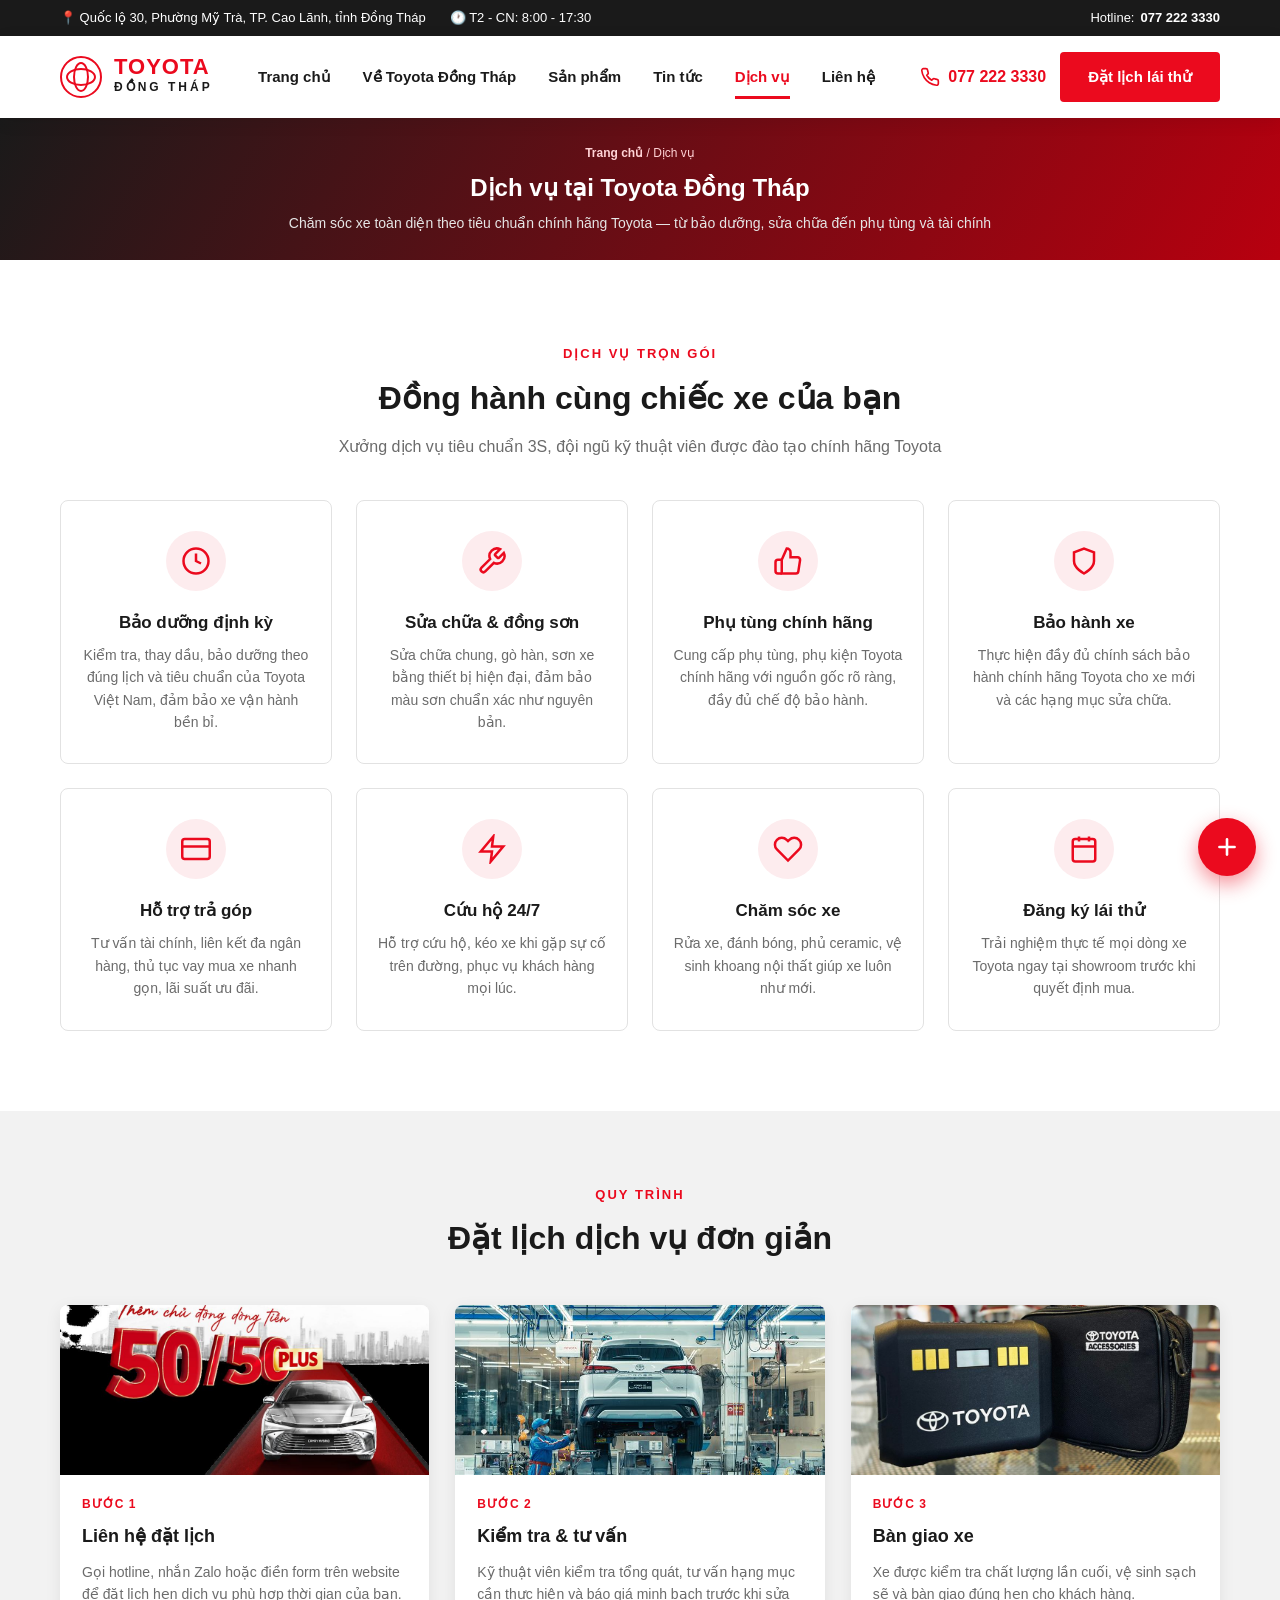
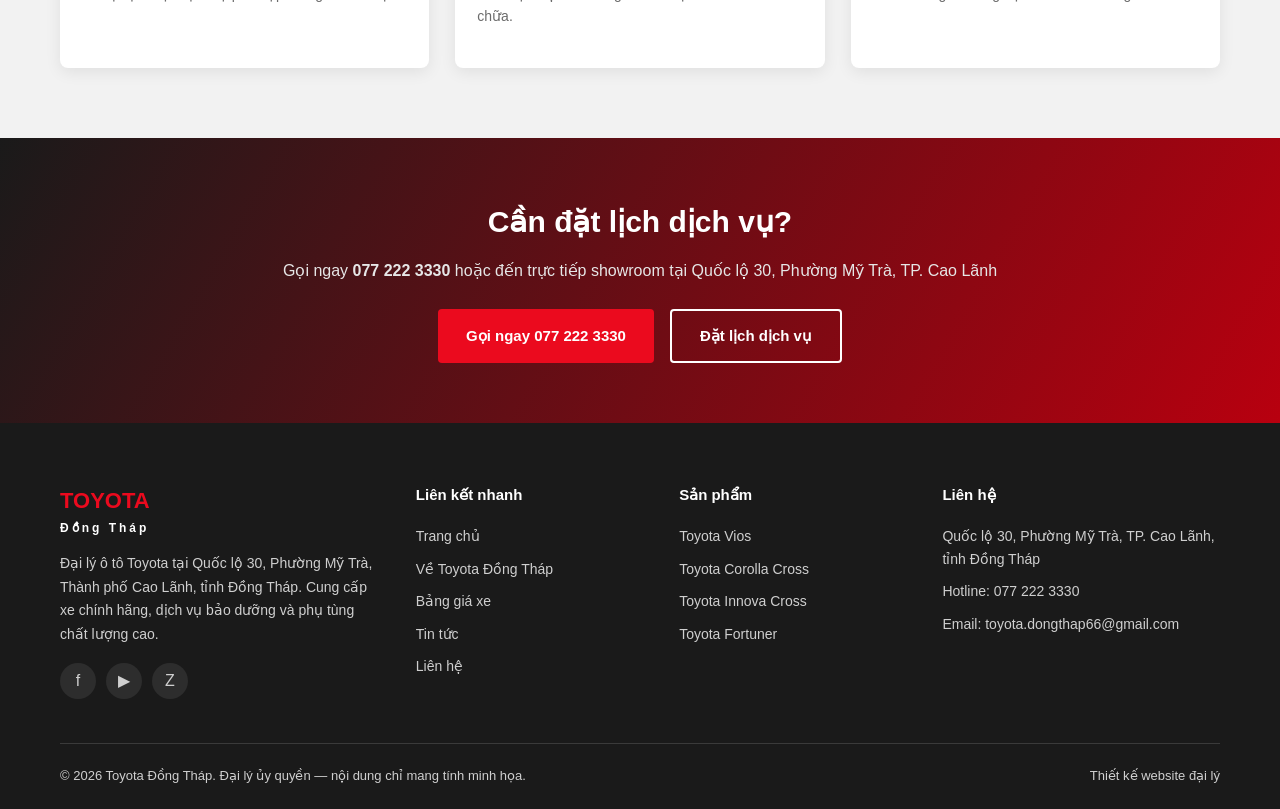
==== commit 299427ee: "Them trang gioi thieu, thu gon page-hero, doi anh khuyen mai thuc te" ====
--- a/dich-vu.html
+++ b/dich-vu.html
@@ -37,6 +37,7 @@
 
     <nav class="main-nav">
       <a href="index.html">Trang chủ</a>
+      <a href="gioi-thieu.html">Về Toyota Đồng Tháp</a>
       <a href="xe.html">Sản phẩm</a>
       <a href="tin-tuc.html">Tin tức</a>
       <a href="dich-vu.html" class="active">Dịch vụ</a>
@@ -180,6 +181,7 @@
         <h4>Liên kết nhanh</h4>
         <ul>
           <li><a href="index.html">Trang chủ</a></li>
+          <li><a href="gioi-thieu.html">Về Toyota Đồng Tháp</a></li>
           <li><a href="xe.html">Bảng giá xe</a></li>
           <li><a href="tin-tuc.html">Tin tức</a></li>
           <li><a href="lien-he.html">Liên hệ</a></li>
--- a/css/style.css
+++ b/css/style.css
@@ -1024,14 +1024,14 @@
 .page-hero {
   background: linear-gradient(120deg, var(--black), var(--red-dark));
   color: var(--white);
-  padding: 60px 0;
+  padding: 26px 0;
   text-align: center;
 }
 
 .page-hero .breadcrumb {
-  font-size: 13px;
+  font-size: 12px;
   color: #ffd3d6;
-  margin-bottom: 10px;
+  margin-bottom: 6px;
 }
 
 .page-hero .breadcrumb a {
@@ -1040,12 +1040,13 @@
 }
 
 .page-hero h1 {
-  font-size: 34px;
+  font-size: 24px;
   font-weight: 800;
 }
 
 .page-hero p {
-  margin-top: 10px;
+  margin-top: 4px;
+  font-size: 14px;
   color: #e6e6e6;
 }
 
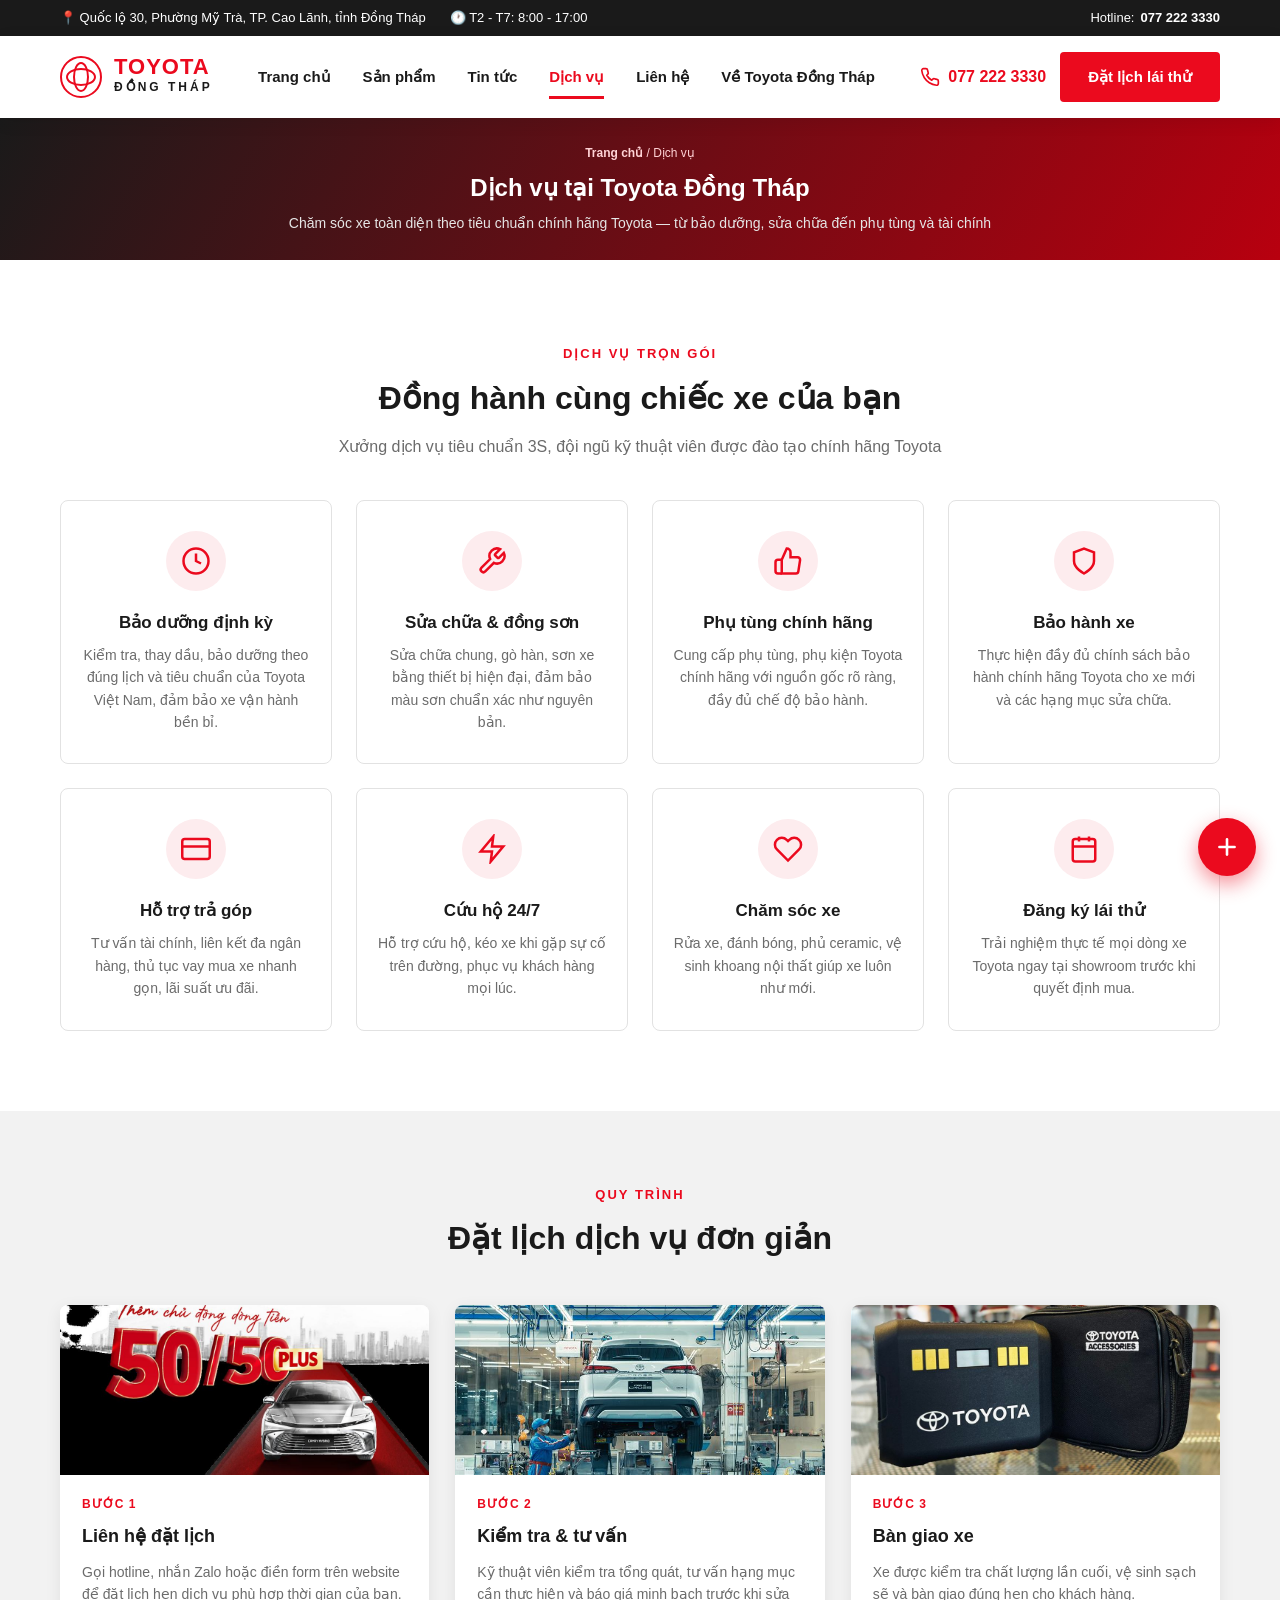
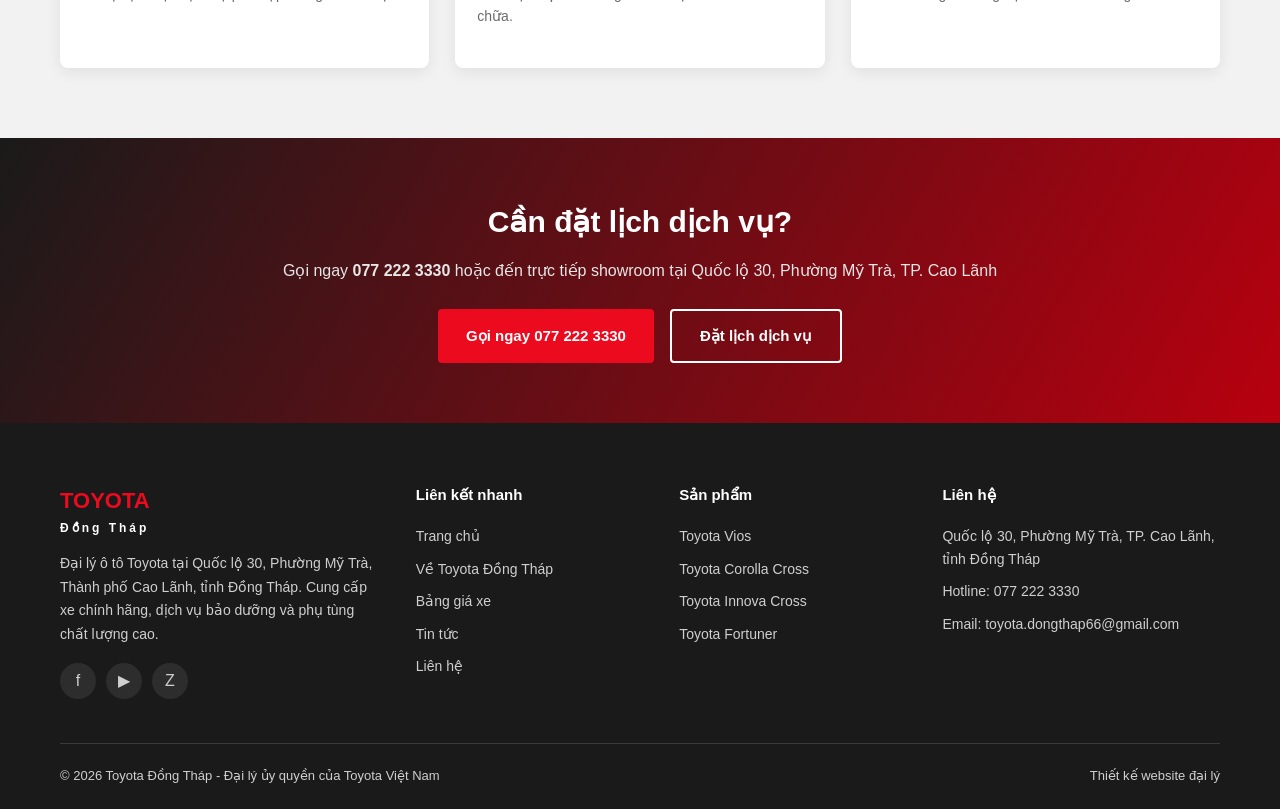
==== commit fcc29f58: "Chuyen nav Ve Toyota Dong Thap ra cuoi, doi gio lam viec T2-T7, doi dong footer" ====
--- a/dich-vu.html
+++ b/dich-vu.html
@@ -13,7 +13,7 @@
   <div class="container">
     <div class="topbar-info">
       <span>📍 Quốc lộ 30, Phường Mỹ Trà, TP. Cao Lãnh, tỉnh Đồng Tháp</span>
-      <span>🕐 T2 - CN: 8:00 - 17:30</span>
+      <span>🕐 T2 - T7: 8:00 - 17:00</span>
     </div>
     <div class="topbar-info">
       <span>Hotline: <a href="tel:0772223330">077 222 3330</a></span>
@@ -37,11 +37,11 @@
 
     <nav class="main-nav">
       <a href="index.html">Trang chủ</a>
-      <a href="gioi-thieu.html">Về Toyota Đồng Tháp</a>
       <a href="xe.html">Sản phẩm</a>
       <a href="tin-tuc.html">Tin tức</a>
       <a href="dich-vu.html" class="active">Dịch vụ</a>
       <a href="lien-he.html">Liên hệ</a>
+      <a href="gioi-thieu.html">Về Toyota Đồng Tháp</a>
     </nav>
 
     <div class="header-actions">
@@ -206,7 +206,7 @@
       </div>
     </div>
     <div class="footer-bottom">
-      <span>© <span id="year"></span> Toyota Đồng Tháp. Đại lý ủy quyền — nội dung chỉ mang tính minh họa.</span>
+      <span>© <span id="year"></span> Toyota Đồng Tháp - Đại lý ủy quyền của Toyota Việt Nam</span>
       <span>Thiết kế website đại lý</span>
     </div>
   </div>
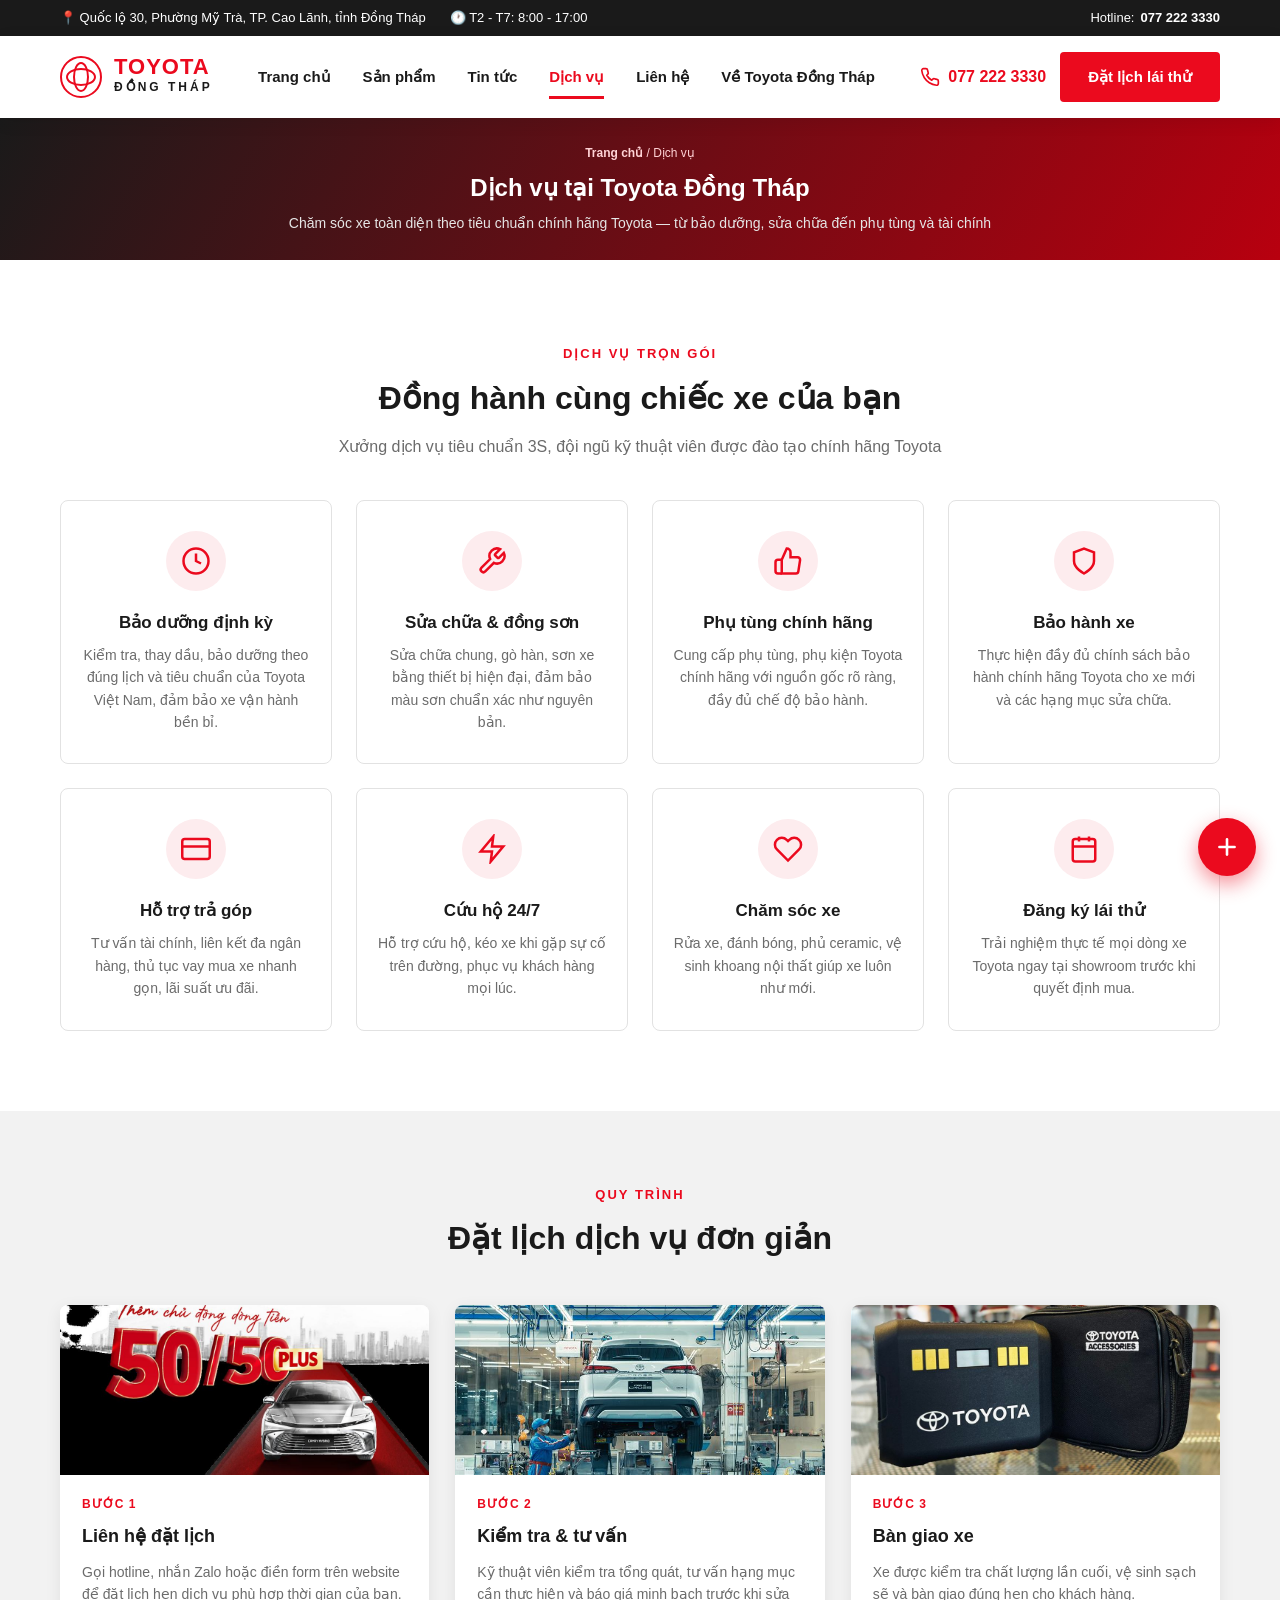
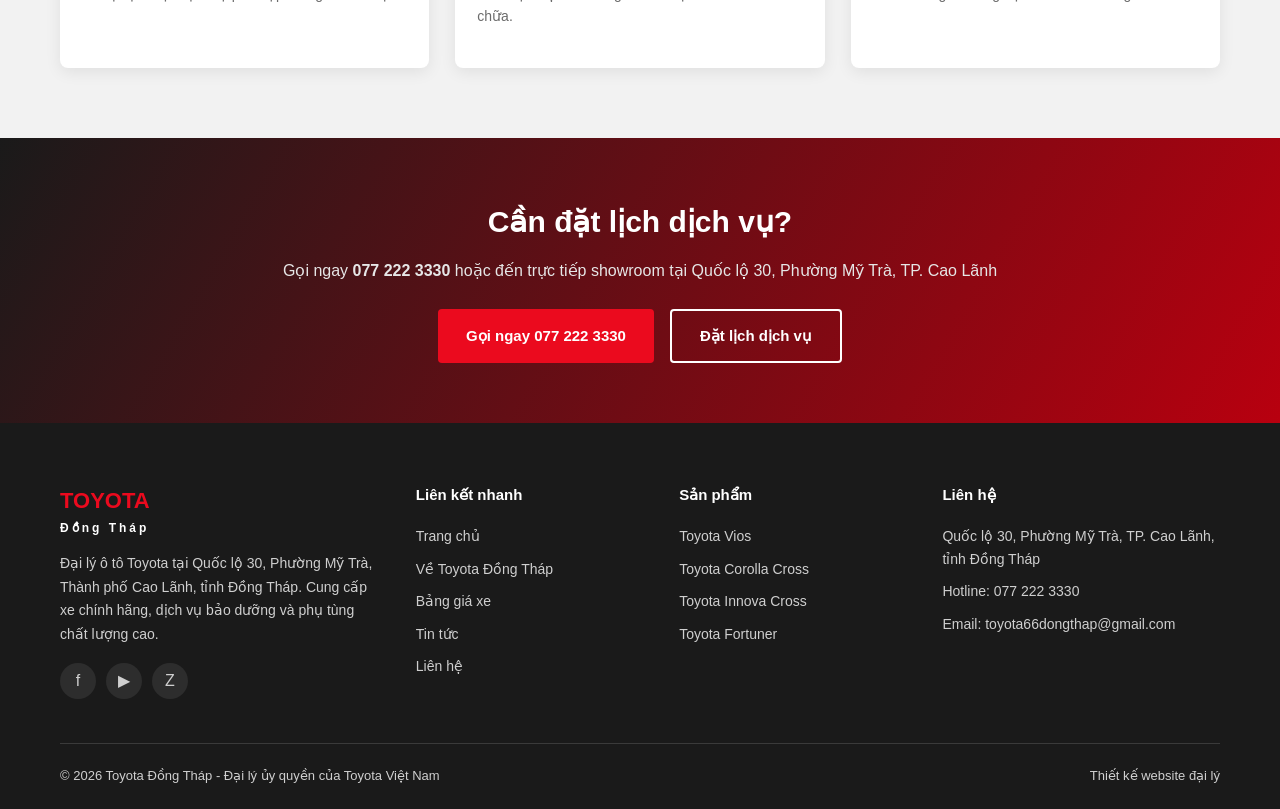
==== commit c3beba5c: "Doi email hien thi va nhan form sang toyota66dongthap@gmail.com" ====
--- a/dich-vu.html
+++ b/dich-vu.html
@@ -201,7 +201,7 @@
         <ul>
           <li>Quốc lộ 30, Phường Mỹ Trà, TP. Cao Lãnh, tỉnh Đồng Tháp</li>
           <li>Hotline: <a href="tel:0772223330">077 222 3330</a></li>
-          <li>Email: toyota.dongthap66@gmail.com</li>
+          <li>Email: toyota66dongthap@gmail.com</li>
         </ul>
       </div>
     </div>
@@ -218,7 +218,7 @@
       <span class="fab-icon"><svg viewBox="0 0 24 24" fill="none" stroke="#fff" stroke-width="2"><rect x="3" y="4" width="18" height="18" rx="2"/><line x1="16" y1="2" x2="16" y2="6"/><line x1="8" y1="2" x2="8" y2="6"/><line x1="3" y1="10" x2="21" y2="10"/></svg></span>
       <span class="fab-label">Đăng ký lái thử</span>
     </a>
-    <a href="mailto:toyota.dongthap66@gmail.com?subject=Yeu%20cau%20bao%20gia%20xe%20Toyota&body=Chao%20Toyota%20Dong%20Thap%2C%20toi%20muon%20duoc%20tu%20van%20bao%20gia%20xe..." class="fab-option fab-mail">
+    <a href="mailto:toyota66dongthap@gmail.com?subject=Yeu%20cau%20bao%20gia%20xe%20Toyota&body=Chao%20Toyota%20Dong%20Thap%2C%20toi%20muon%20duoc%20tu%20van%20bao%20gia%20xe..." class="fab-option fab-mail">
       <span class="fab-icon"><svg viewBox="0 0 24 24" fill="none" stroke="#fff" stroke-width="2"><rect x="2" y="4" width="20" height="16" rx="2"/><polyline points="22,6 12,13 2,6"/></svg></span>
       <span class="fab-label">Yêu cầu báo giá</span>
     </a>
--- a/css/style.css
+++ b/css/style.css
@@ -1017,6 +1017,22 @@
 }
 
 .form-success.show {
+  display: block;
+}
+
+.form-error {
+  display: none;
+  background: #fdeceb;
+  border: 1px solid #f3b8b3;
+  color: var(--red-dark);
+  padding: 14px 18px;
+  border-radius: 6px;
+  font-size: 14.5px;
+  margin-top: 16px;
+  font-weight: 600;
+}
+
+.form-error.show {
   display: block;
 }
 
